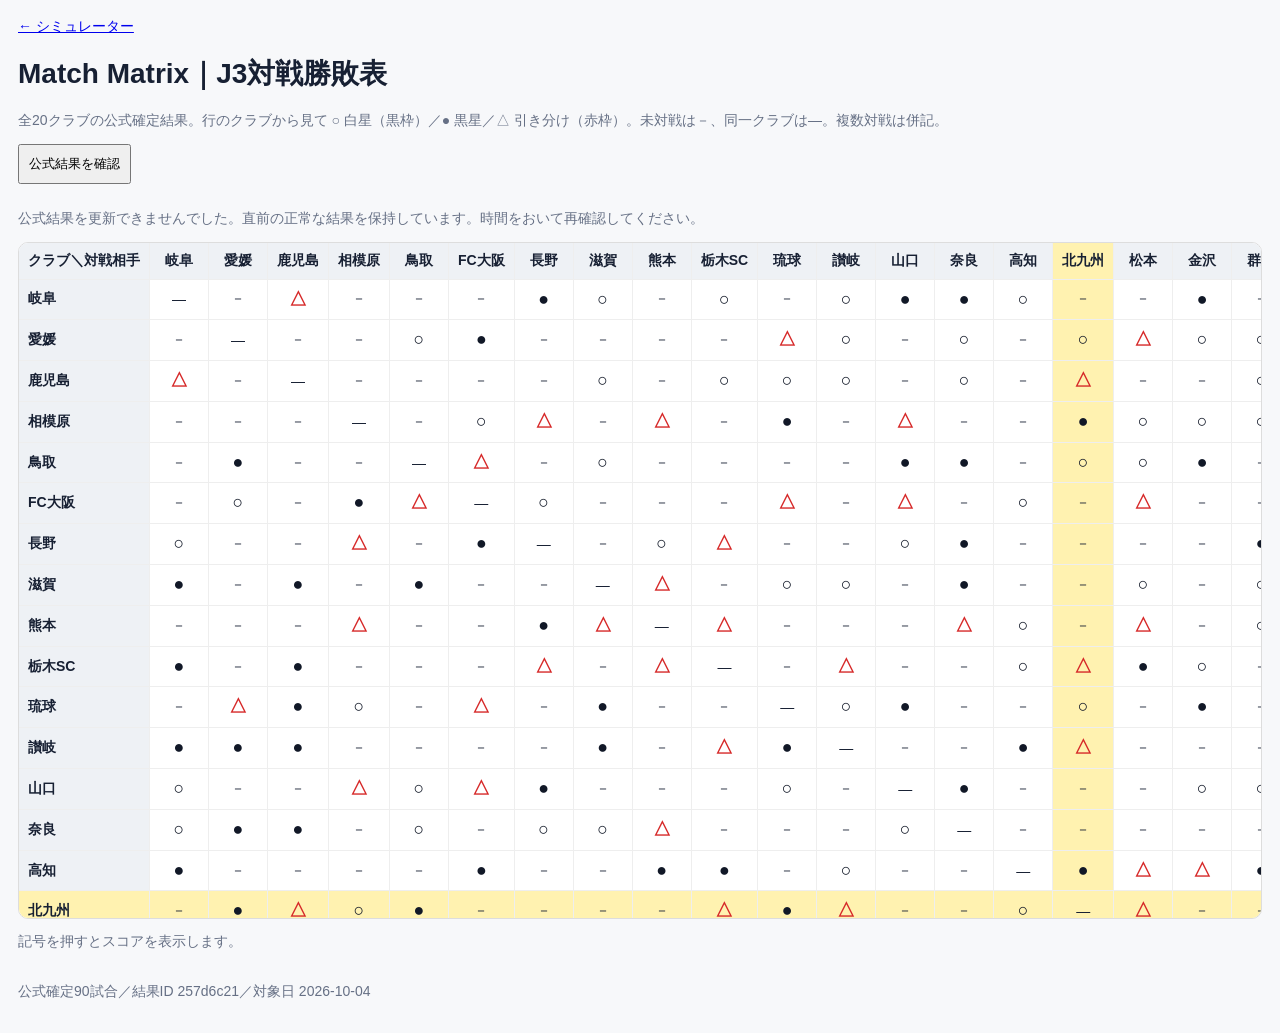
==== match-matrix/index.html @ cf1e58b5 "Use black outlined wins, black filled losses, and red outlined draws" ====
<!doctype html><html lang="ja"><head><meta charset="utf-8"><meta name="viewport" content="width=device-width,initial-scale=1"><title>J3 Match Matrix</title><style>
body{font:14px -apple-system,"Noto Sans JP",sans-serif;background:#f7f8fa;color:#172033;margin:0;padding:18px}main{max-width:1250px;margin:auto}.wrap{overflow:auto;max-height:75vh;background:white;border:1px solid #ddd;border-radius:10px}table{border-spacing:0;border-collapse:separate}th,td{padding:9px;border-right:1px solid #eee;border-bottom:1px solid #eee;white-space:nowrap;text-align:center;min-width:40px}thead th{position:sticky;top:0;background:#eef1f5;z-index:2}th:first-child{position:sticky;left:0;background:#eef1f5;z-index:3;text-align:left}thead th:first-child{z-index:4}.kita th,.kita td,.kitacol{background:#fff2b0!important}.win{color:#111827}.loss{color:#111827}.draw{color:#d62828}.result-symbol{display:inline-block;font-size:18px;line-height:1.1;font-weight:800}.result-symbol.win{color:#111827}.result-symbol.loss{color:#111827}.result-symbol.draw{color:#d62828}td button{border:0;background:transparent;font:inherit;font-weight:bold;color:inherit;cursor:pointer}#detail{min-height:36px}p{color:#667085}button#refresh{padding:9px;margin-bottom:12px}
</style></head><body><main><a href="../">← シミュレーター</a><h1>Match Matrix｜J3対戦勝敗表</h1><p>全20クラブの公式確定結果。行のクラブから見て ○ 白星（黒枠）／● 黒星／△ 引き分け（赤枠）。未対戦は－、同一クラブは—。複数対戦は併記。</p><button id="refresh">公式結果を確認</button><p id="status" role="status">読込中</p><div class="wrap"><table aria-label="20クラブ対戦勝敗表"><thead id="head"></thead><tbody id="body"></tbody></table></div><p id="detail" aria-live="polite">記号を押すとスコアを表示します。</p><p id="audit"></p></main><script src="../official-api-config.js"></script><script src="../shared-results.js"></script><script>
const teams=["岐阜","愛媛","鹿児島","相模原","鳥取","FC大阪","長野","滋賀","熊本","栃木SC","琉球","讃岐","山口","奈良","高知","北九州","松本","金沢","群馬","福島"],$=id=>document.getElementById(id);
function aggregate(games){
 const cells=new Map(teams.map(t=>[t,new Map()])),stats=new Map(teams.map(t=>[t,{w:0,d:0,l:0}]));
 for(const g of games){
  if(!Array.isArray(g)||g.length!==4||!teams.includes(g[0])||!teams.includes(g[1])||g[0]===g[1]||!g.slice(2).every(n=>Number.isInteger(n)&&n>=0&&n<=30))throw Error('不正な試合データ');
  const [h,a,hg,ag]=g;
  for(const [club,opp,gf,ga,home] of [[h,a,hg,ag,true],[a,h,ag,hg,false]]){
   const m=cells.get(club),arr=m.get(opp)||[],symbol=gf>ga?'○':gf<ga?'●':'△';
   arr.push({symbol,gf,ga,home});m.set(opp,arr);stats.get(club)[gf>ga?'w':gf<ga?'l':'d']++;
  }
 }
 if([...stats.values()].reduce((sum,s)=>sum+s.w+s.d+s.l,0)!==games.length*2)throw Error('集計不一致');
 return {cells,stats};
}
function render(){
 try{
  const games=J3Results.initialGames,{cells,stats}=aggregate(games);
  $('head').replaceChildren();$('body').replaceChildren();
  const hr=document.createElement('tr');
  for(const name of ['クラブ＼対戦相手',...teams,'勝','分','敗','勝点']){const th=document.createElement('th');th.textContent=name;if(name==='北九州')th.className='kitacol';hr.append(th)}$('head').append(hr);
  for(const club of teams){
   const tr=document.createElement('tr');if(club==='北九州')tr.className='kita';
   const th=document.createElement('th');th.textContent=club;tr.append(th);
   for(const opp of teams){
    const td=document.createElement('td');if(opp==='北九州')td.classList.add('kitacol');
    const ms=cells.get(club).get(opp)||[];
    if(club===opp)td.textContent='—';else if(!ms.length)td.textContent='－';else{
     const b=document.createElement('button');for(const m of ms){const span=document.createElement('span');span.className='result-symbol '+(m.symbol==='○'?'win':m.symbol==='●'?'loss':'draw');span.textContent=m.symbol;b.append(span)}
     b.setAttribute('aria-label',club+'対'+opp+'：'+b.textContent);
     b.onclick=()=>$('detail').textContent=club+' 対 '+opp+'：'+ms.map(m=>(m.home?'ホーム':'アウェー')+' '+m.gf+'－'+m.ga+'（'+m.symbol+'）').join(' ／ ');
     td.classList.add(ms.at(-1).symbol==='○'?'win':ms.at(-1).symbol==='●'?'loss':'draw');td.append(b);
    }tr.append(td);
   }
   const s=stats.get(club);for(const n of [s.w,s.d,s.l,3*s.w+s.d]){const td=document.createElement('td');td.textContent=n;tr.append(td)}$('body').append(tr);
  }
  $('status').textContent=J3Results.statusText();$('audit').textContent='公式確定'+games.length+'試合／結果ID '+J3Results.resultId()+'／対象日 '+J3Results.baseDate;
 }catch(e){$('status').textContent='表示エラー：'+e.message}
}
async function refresh(force=false){$('refresh').disabled=true;try{await J3Results.refreshOfficial(force);render()}finally{$('refresh').disabled=false}}
$('refresh').onclick=()=>refresh(true);
window.addEventListener('storage',e=>{if(e.key===J3Results.feedKey){J3Results.restoreCachedFeed();render()}});
window.addEventListener('focus',()=>refresh());
document.addEventListener('visibilitychange',()=>{if(!document.hidden)refresh()});
setInterval(()=>{if(!document.hidden)refresh()},300000);
render();refresh();
</script></body></html>
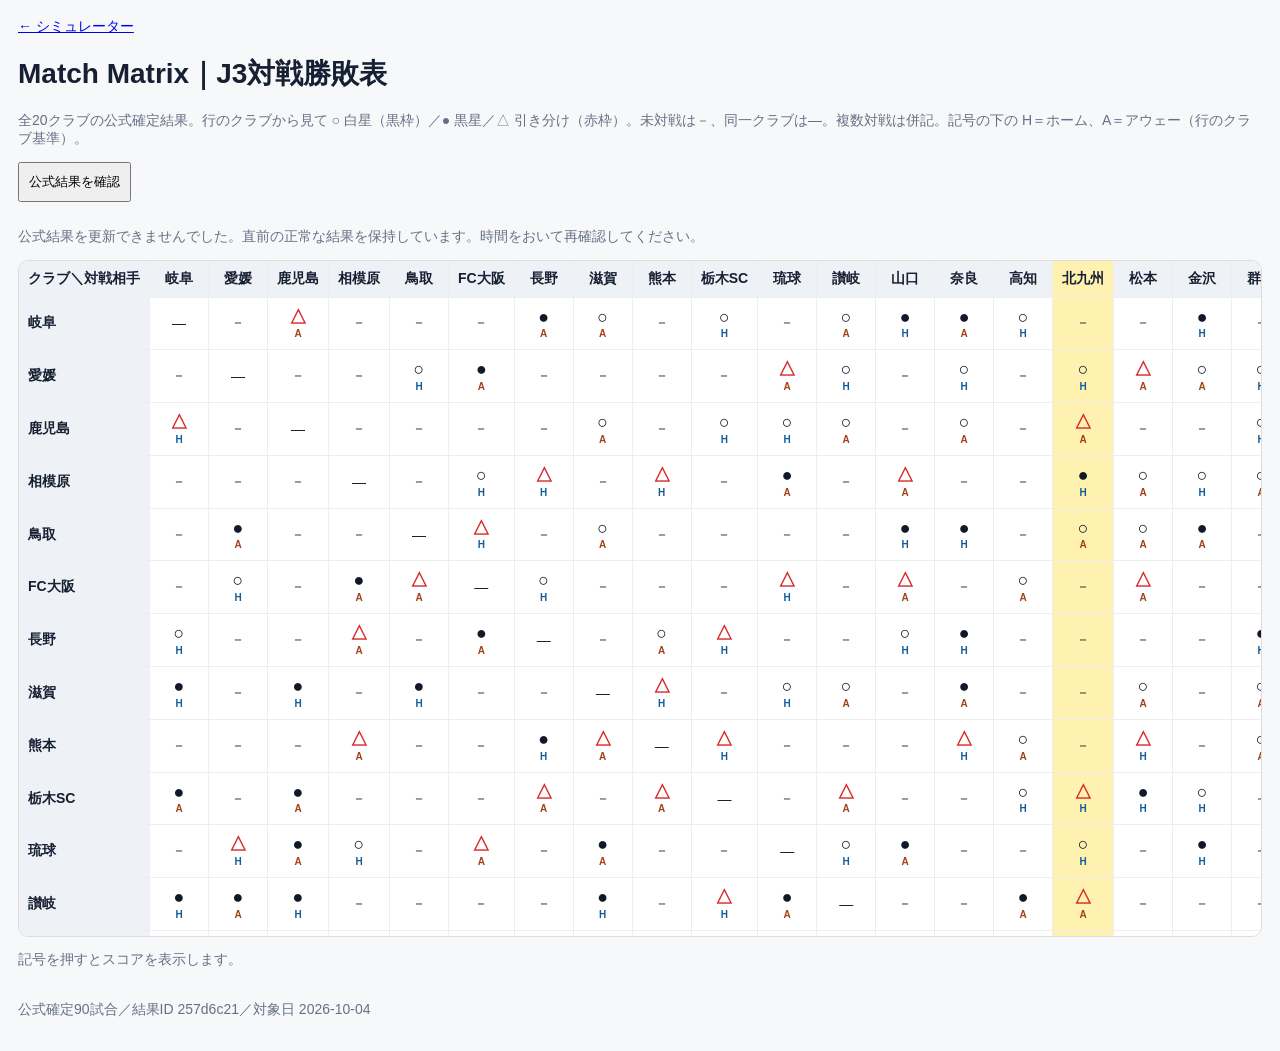
==== commit 76927c8b: "Show home and away labels under each matrix result symbol" ====
--- a/match-matrix/index.html
+++ b/match-matrix/index.html
@@ -1,6 +1,6 @@
 <!doctype html><html lang="ja"><head><meta charset="utf-8"><meta name="viewport" content="width=device-width,initial-scale=1"><title>J3 Match Matrix</title><style>
-body{font:14px -apple-system,"Noto Sans JP",sans-serif;background:#f7f8fa;color:#172033;margin:0;padding:18px}main{max-width:1250px;margin:auto}.wrap{overflow:auto;max-height:75vh;background:white;border:1px solid #ddd;border-radius:10px}table{border-spacing:0;border-collapse:separate}th,td{padding:9px;border-right:1px solid #eee;border-bottom:1px solid #eee;white-space:nowrap;text-align:center;min-width:40px}thead th{position:sticky;top:0;background:#eef1f5;z-index:2}th:first-child{position:sticky;left:0;background:#eef1f5;z-index:3;text-align:left}thead th:first-child{z-index:4}.kita th,.kita td,.kitacol{background:#fff2b0!important}.win{color:#111827}.loss{color:#111827}.draw{color:#d62828}.result-symbol{display:inline-block;font-size:18px;line-height:1.1;font-weight:800}.result-symbol.win{color:#111827}.result-symbol.loss{color:#111827}.result-symbol.draw{color:#d62828}td button{border:0;background:transparent;font:inherit;font-weight:bold;color:inherit;cursor:pointer}#detail{min-height:36px}p{color:#667085}button#refresh{padding:9px;margin-bottom:12px}
-</style></head><body><main><a href="../">← シミュレーター</a><h1>Match Matrix｜J3対戦勝敗表</h1><p>全20クラブの公式確定結果。行のクラブから見て ○ 白星（黒枠）／● 黒星／△ 引き分け（赤枠）。未対戦は－、同一クラブは—。複数対戦は併記。</p><button id="refresh">公式結果を確認</button><p id="status" role="status">読込中</p><div class="wrap"><table aria-label="20クラブ対戦勝敗表"><thead id="head"></thead><tbody id="body"></tbody></table></div><p id="detail" aria-live="polite">記号を押すとスコアを表示します。</p><p id="audit"></p></main><script src="../official-api-config.js"></script><script src="../shared-results.js"></script><script>
+body{font:14px -apple-system,"Noto Sans JP",sans-serif;background:#f7f8fa;color:#172033;margin:0;padding:18px}main{max-width:1250px;margin:auto}.wrap{overflow:auto;max-height:75vh;background:white;border:1px solid #ddd;border-radius:10px}table{border-spacing:0;border-collapse:separate}th,td{padding:9px;border-right:1px solid #eee;border-bottom:1px solid #eee;white-space:nowrap;text-align:center;min-width:40px}thead th{position:sticky;top:0;background:#eef1f5;z-index:2}th:first-child{position:sticky;left:0;background:#eef1f5;z-index:3;text-align:left}thead th:first-child{z-index:4}.kita th,.kita td,.kitacol{background:#fff2b0!important}.win{color:#111827}.loss{color:#111827}.draw{color:#d62828}.result-symbol{display:inline-block;font-size:18px;line-height:1.1;font-weight:800}.result-symbol.win{color:#111827}.result-symbol.loss{color:#111827}.result-symbol.draw{color:#d62828}.match-mark{display:inline-flex;flex-direction:column;align-items:center;gap:2px;margin:0 2px}.venue-label{font-size:10px;line-height:1;font-weight:800;color:#344054}.match-mark.away .venue-label{color:#a24118}.match-mark.home .venue-label{color:#175c96}td button{display:inline-flex;align-items:center;justify-content:center;gap:3px}td button{border:0;background:transparent;font:inherit;font-weight:bold;color:inherit;cursor:pointer}#detail{min-height:36px}p{color:#667085}button#refresh{padding:9px;margin-bottom:12px}
+</style></head><body><main><a href="../">← シミュレーター</a><h1>Match Matrix｜J3対戦勝敗表</h1><p>全20クラブの公式確定結果。行のクラブから見て ○ 白星（黒枠）／● 黒星／△ 引き分け（赤枠）。未対戦は－、同一クラブは—。複数対戦は併記。記号の下の H＝ホーム、A＝アウェー（行のクラブ基準）。</p><button id="refresh">公式結果を確認</button><p id="status" role="status">読込中</p><div class="wrap"><table aria-label="20クラブ対戦勝敗表"><thead id="head"></thead><tbody id="body"></tbody></table></div><p id="detail" aria-live="polite">記号を押すとスコアを表示します。</p><p id="audit"></p></main><script src="../official-api-config.js"></script><script src="../shared-results.js"></script><script>
 const teams=["岐阜","愛媛","鹿児島","相模原","鳥取","FC大阪","長野","滋賀","熊本","栃木SC","琉球","讃岐","山口","奈良","高知","北九州","松本","金沢","群馬","福島"],$=id=>document.getElementById(id);
 function aggregate(games){
  const cells=new Map(teams.map(t=>[t,new Map()])),stats=new Map(teams.map(t=>[t,{w:0,d:0,l:0}]));
@@ -28,8 +28,8 @@
     const td=document.createElement('td');if(opp==='北九州')td.classList.add('kitacol');
     const ms=cells.get(club).get(opp)||[];
     if(club===opp)td.textContent='—';else if(!ms.length)td.textContent='－';else{
-     const b=document.createElement('button');for(const m of ms){const span=document.createElement('span');span.className='result-symbol '+(m.symbol==='○'?'win':m.symbol==='●'?'loss':'draw');span.textContent=m.symbol;b.append(span)}
-     b.setAttribute('aria-label',club+'対'+opp+'：'+b.textContent);
+     const b=document.createElement('button');for(const m of ms){const mark=document.createElement('span');mark.className='match-mark '+(m.home?'home':'away');const span=document.createElement('span');span.className='result-symbol '+(m.symbol==='○'?'win':m.symbol==='●'?'loss':'draw');span.textContent=m.symbol;const venue=document.createElement('span');venue.className='venue-label';venue.textContent=m.home?'H':'A';mark.append(span,venue);b.append(mark)}
+     b.setAttribute('aria-label',club+'対'+opp+'：'+ms.map(m=>m.symbol+' '+(m.home?'ホーム':'アウェー')).join('、'));
      b.onclick=()=>$('detail').textContent=club+' 対 '+opp+'：'+ms.map(m=>(m.home?'ホーム':'アウェー')+' '+m.gf+'－'+m.ga+'（'+m.symbol+'）').join(' ／ ');
      td.classList.add(ms.at(-1).symbol==='○'?'win':ms.at(-1).symbol==='●'?'loss':'draw');td.append(b);
     }tr.append(td);
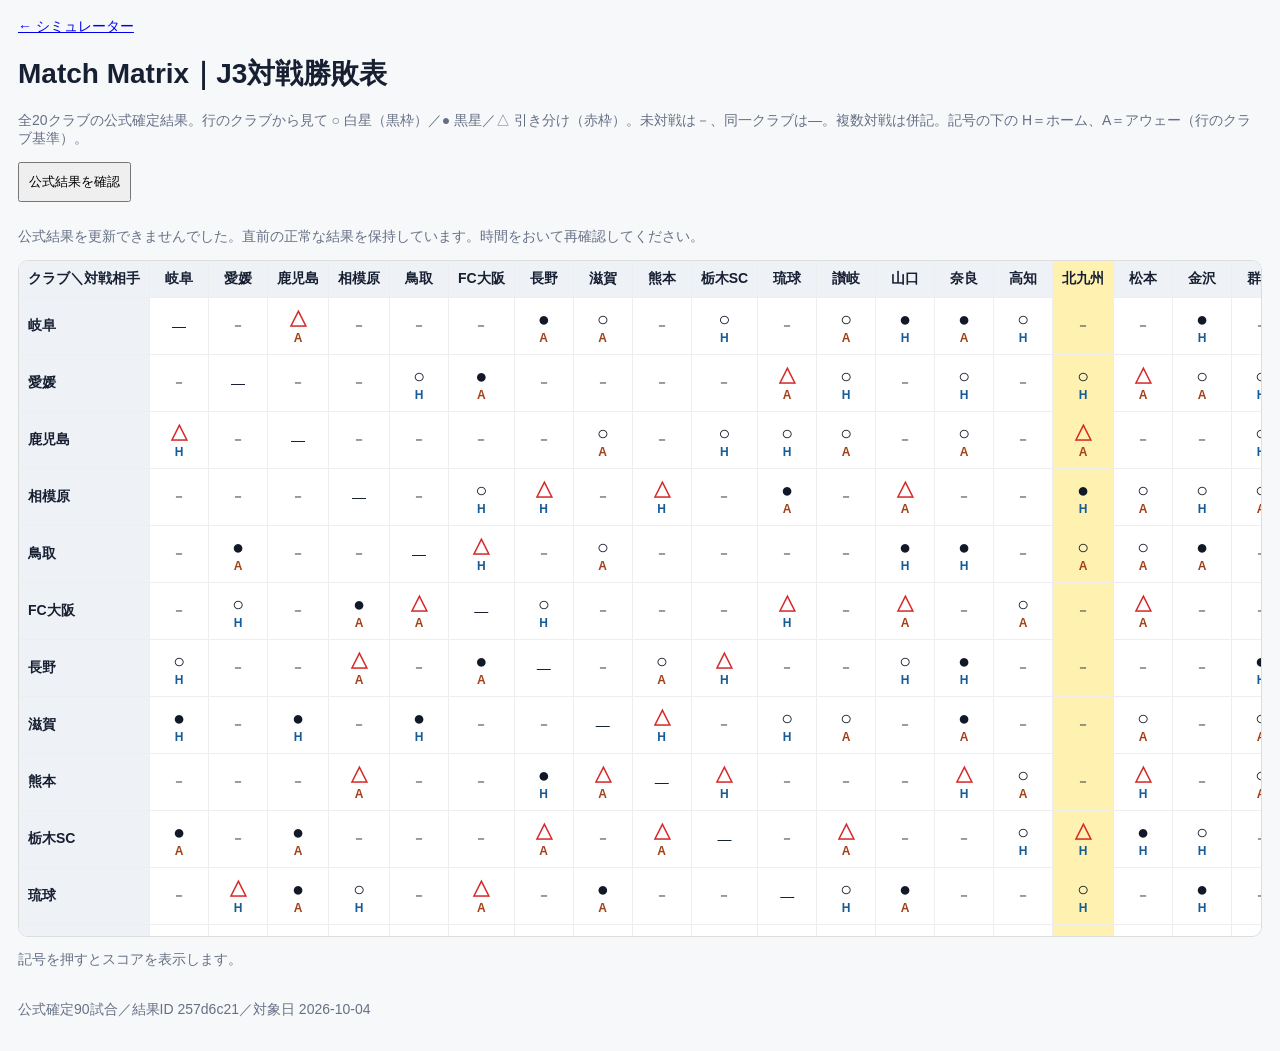
==== commit 11d0f28f: "Make matrix result and home-away labels extra bold" ====
--- a/match-matrix/index.html
+++ b/match-matrix/index.html
@@ -1,5 +1,5 @@
 <!doctype html><html lang="ja"><head><meta charset="utf-8"><meta name="viewport" content="width=device-width,initial-scale=1"><title>J3 Match Matrix</title><style>
-body{font:14px -apple-system,"Noto Sans JP",sans-serif;background:#f7f8fa;color:#172033;margin:0;padding:18px}main{max-width:1250px;margin:auto}.wrap{overflow:auto;max-height:75vh;background:white;border:1px solid #ddd;border-radius:10px}table{border-spacing:0;border-collapse:separate}th,td{padding:9px;border-right:1px solid #eee;border-bottom:1px solid #eee;white-space:nowrap;text-align:center;min-width:40px}thead th{position:sticky;top:0;background:#eef1f5;z-index:2}th:first-child{position:sticky;left:0;background:#eef1f5;z-index:3;text-align:left}thead th:first-child{z-index:4}.kita th,.kita td,.kitacol{background:#fff2b0!important}.win{color:#111827}.loss{color:#111827}.draw{color:#d62828}.result-symbol{display:inline-block;font-size:18px;line-height:1.1;font-weight:800}.result-symbol.win{color:#111827}.result-symbol.loss{color:#111827}.result-symbol.draw{color:#d62828}.match-mark{display:inline-flex;flex-direction:column;align-items:center;gap:2px;margin:0 2px}.venue-label{font-size:10px;line-height:1;font-weight:800;color:#344054}.match-mark.away .venue-label{color:#a24118}.match-mark.home .venue-label{color:#175c96}td button{display:inline-flex;align-items:center;justify-content:center;gap:3px}td button{border:0;background:transparent;font:inherit;font-weight:bold;color:inherit;cursor:pointer}#detail{min-height:36px}p{color:#667085}button#refresh{padding:9px;margin-bottom:12px}
+body{font:14px -apple-system,"Noto Sans JP",sans-serif;background:#f7f8fa;color:#172033;margin:0;padding:18px}main{max-width:1250px;margin:auto}.wrap{overflow:auto;max-height:75vh;background:white;border:1px solid #ddd;border-radius:10px}table{border-spacing:0;border-collapse:separate}th,td{padding:9px;border-right:1px solid #eee;border-bottom:1px solid #eee;white-space:nowrap;text-align:center;min-width:40px}thead th{position:sticky;top:0;background:#eef1f5;z-index:2}th:first-child{position:sticky;left:0;background:#eef1f5;z-index:3;text-align:left}thead th:first-child{z-index:4}.kita th,.kita td,.kitacol{background:#fff2b0!important}.win{color:#111827}.loss{color:#111827}.draw{color:#d62828}.result-symbol{display:inline-block;font-size:20px;line-height:1.1;font-weight:900}.result-symbol.win{color:#111827}.result-symbol.loss{color:#111827}.result-symbol.draw{color:#d62828}.match-mark{display:inline-flex;flex-direction:column;align-items:center;gap:2px;margin:0 2px}.venue-label{font-size:12px;line-height:1;font-weight:900;color:#344054}.match-mark.away .venue-label{color:#a24118}.match-mark.home .venue-label{color:#175c96}td button{display:inline-flex;align-items:center;justify-content:center;gap:3px}td button{border:0;background:transparent;font:inherit;font-weight:bold;color:inherit;cursor:pointer}#detail{min-height:36px}p{color:#667085}button#refresh{padding:9px;margin-bottom:12px}
 </style></head><body><main><a href="../">← シミュレーター</a><h1>Match Matrix｜J3対戦勝敗表</h1><p>全20クラブの公式確定結果。行のクラブから見て ○ 白星（黒枠）／● 黒星／△ 引き分け（赤枠）。未対戦は－、同一クラブは—。複数対戦は併記。記号の下の H＝ホーム、A＝アウェー（行のクラブ基準）。</p><button id="refresh">公式結果を確認</button><p id="status" role="status">読込中</p><div class="wrap"><table aria-label="20クラブ対戦勝敗表"><thead id="head"></thead><tbody id="body"></tbody></table></div><p id="detail" aria-live="polite">記号を押すとスコアを表示します。</p><p id="audit"></p></main><script src="../official-api-config.js"></script><script src="../shared-results.js"></script><script>
 const teams=["岐阜","愛媛","鹿児島","相模原","鳥取","FC大阪","長野","滋賀","熊本","栃木SC","琉球","讃岐","山口","奈良","高知","北九州","松本","金沢","群馬","福島"],$=id=>document.getElementById(id);
 function aggregate(games){
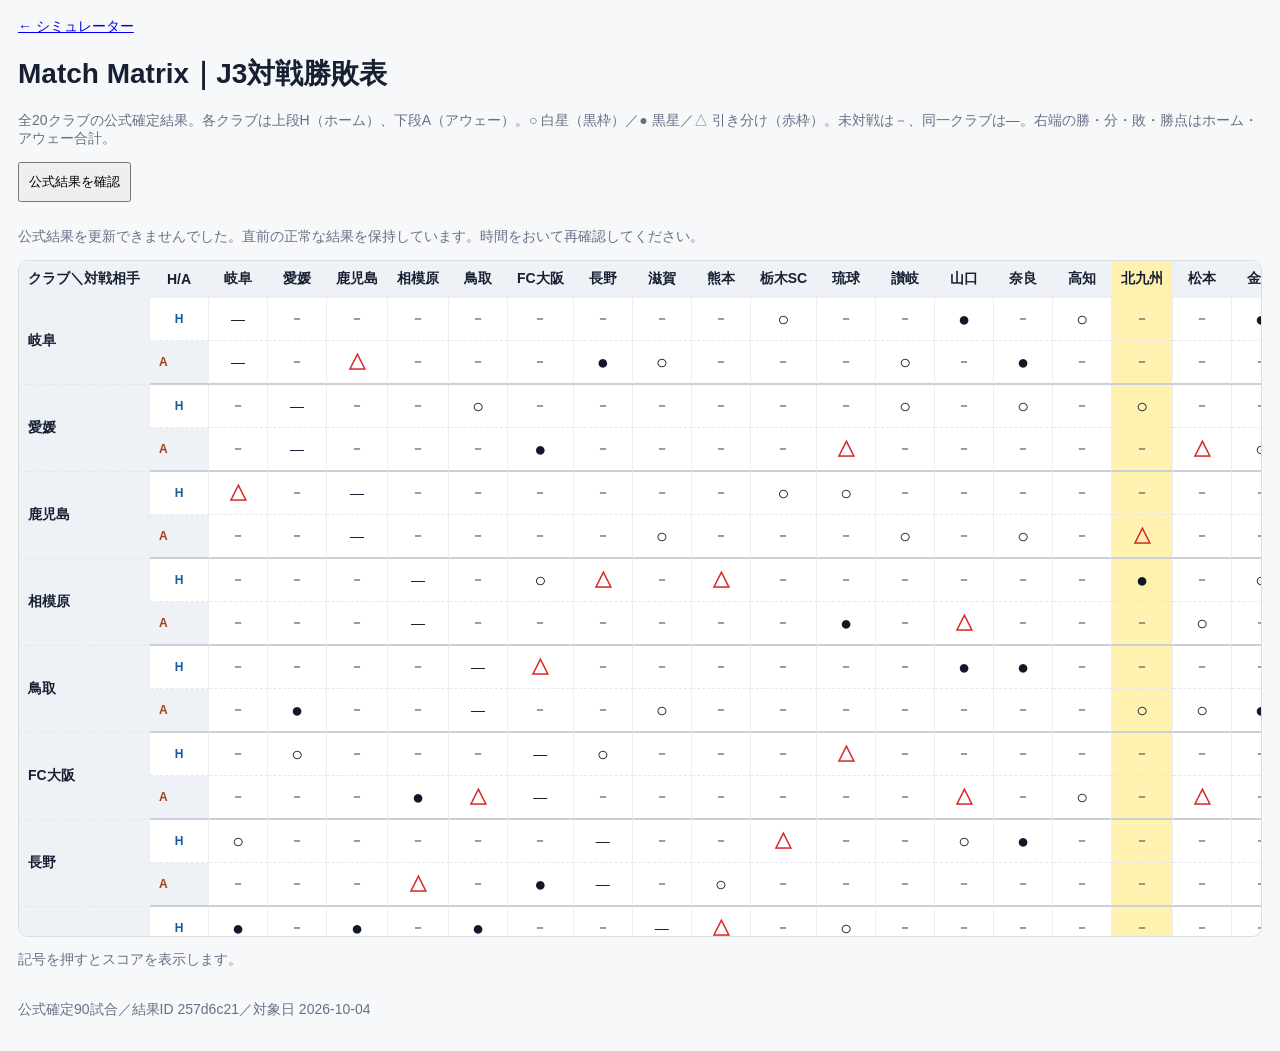
==== commit 7a51bedb: "Split match matrix into home and away rows per club" ====
--- a/match-matrix/index.html
+++ b/match-matrix/index.html
@@ -1,6 +1,6 @@
 <!doctype html><html lang="ja"><head><meta charset="utf-8"><meta name="viewport" content="width=device-width,initial-scale=1"><title>J3 Match Matrix</title><style>
-body{font:14px -apple-system,"Noto Sans JP",sans-serif;background:#f7f8fa;color:#172033;margin:0;padding:18px}main{max-width:1250px;margin:auto}.wrap{overflow:auto;max-height:75vh;background:white;border:1px solid #ddd;border-radius:10px}table{border-spacing:0;border-collapse:separate}th,td{padding:9px;border-right:1px solid #eee;border-bottom:1px solid #eee;white-space:nowrap;text-align:center;min-width:40px}thead th{position:sticky;top:0;background:#eef1f5;z-index:2}th:first-child{position:sticky;left:0;background:#eef1f5;z-index:3;text-align:left}thead th:first-child{z-index:4}.kita th,.kita td,.kitacol{background:#fff2b0!important}.win{color:#111827}.loss{color:#111827}.draw{color:#d62828}.result-symbol{display:inline-block;font-size:20px;line-height:1.1;font-weight:900}.result-symbol.win{color:#111827}.result-symbol.loss{color:#111827}.result-symbol.draw{color:#d62828}.match-mark{display:inline-flex;flex-direction:column;align-items:center;gap:2px;margin:0 2px}.venue-label{font-size:12px;line-height:1;font-weight:900;color:#344054}.match-mark.away .venue-label{color:#a24118}.match-mark.home .venue-label{color:#175c96}td button{display:inline-flex;align-items:center;justify-content:center;gap:3px}td button{border:0;background:transparent;font:inherit;font-weight:bold;color:inherit;cursor:pointer}#detail{min-height:36px}p{color:#667085}button#refresh{padding:9px;margin-bottom:12px}
-</style></head><body><main><a href="../">← シミュレーター</a><h1>Match Matrix｜J3対戦勝敗表</h1><p>全20クラブの公式確定結果。行のクラブから見て ○ 白星（黒枠）／● 黒星／△ 引き分け（赤枠）。未対戦は－、同一クラブは—。複数対戦は併記。記号の下の H＝ホーム、A＝アウェー（行のクラブ基準）。</p><button id="refresh">公式結果を確認</button><p id="status" role="status">読込中</p><div class="wrap"><table aria-label="20クラブ対戦勝敗表"><thead id="head"></thead><tbody id="body"></tbody></table></div><p id="detail" aria-live="polite">記号を押すとスコアを表示します。</p><p id="audit"></p></main><script src="../official-api-config.js"></script><script src="../shared-results.js"></script><script>
+body{font:14px -apple-system,"Noto Sans JP",sans-serif;background:#f7f8fa;color:#172033;margin:0;padding:18px}main{max-width:1250px;margin:auto}.wrap{overflow:auto;max-height:75vh;background:white;border:1px solid #ddd;border-radius:10px}table{border-spacing:0;border-collapse:separate}th,td{padding:9px;border-right:1px solid #eee;border-bottom:1px solid #eee;white-space:nowrap;text-align:center;min-width:40px}thead th{position:sticky;top:0;background:#eef1f5;z-index:2}th:first-child{position:sticky;left:0;background:#eef1f5;z-index:3;text-align:left}thead th:first-child{z-index:4}.kita th,.kita td,.kitacol{background:#fff2b0!important}.win{color:#111827}.loss{color:#111827}.draw{color:#d62828}.result-symbol{display:inline-block;font-size:20px;line-height:1.1;font-weight:900}.result-symbol.win{color:#111827}.result-symbol.loss{color:#111827}.result-symbol.draw{color:#d62828}.match-mark{display:inline-flex;align-items:center;justify-content:center;margin:0 2px} .venue-cell{font-size:12px;font-weight:900;min-width:26px}.venue-cell.home{color:#175c96}.venue-cell.away{color:#a24118}.club-name{font-weight:900}.club-row.away-row td,.club-row.away-row th{border-bottom:2px solid #c9d0dc}.club-row.home-row td,.club-row.home-row th{border-bottom:1px dashed #e2e6ee}.total-cell{font-weight:800}.venue-label{font-size:12px;line-height:1;font-weight:900;color:#344054}.match-mark.away .venue-label{color:#a24118}.match-mark.home .venue-label{color:#175c96}td button{display:inline-flex;align-items:center;justify-content:center;gap:3px}td button{border:0;background:transparent;font:inherit;font-weight:bold;color:inherit;cursor:pointer}#detail{min-height:36px}p{color:#667085}button#refresh{padding:9px;margin-bottom:12px}
+</style></head><body><main><a href="../">← シミュレーター</a><h1>Match Matrix｜J3対戦勝敗表</h1><p>全20クラブの公式確定結果。各クラブは上段H（ホーム）、下段A（アウェー）。○ 白星（黒枠）／● 黒星／△ 引き分け（赤枠）。未対戦は－、同一クラブは—。右端の勝・分・敗・勝点はホーム・アウェー合計。</p><button id="refresh">公式結果を確認</button><p id="status" role="status">読込中</p><div class="wrap"><table aria-label="20クラブ対戦勝敗表"><thead id="head"></thead><tbody id="body"></tbody></table></div><p id="detail" aria-live="polite">記号を押すとスコアを表示します。</p><p id="audit"></p></main><script src="../official-api-config.js"></script><script src="../shared-results.js"></script><script>
 const teams=["岐阜","愛媛","鹿児島","相模原","鳥取","FC大阪","長野","滋賀","熊本","栃木SC","琉球","讃岐","山口","奈良","高知","北九州","松本","金沢","群馬","福島"],$=id=>document.getElementById(id);
 function aggregate(games){
  const cells=new Map(teams.map(t=>[t,new Map()])),stats=new Map(teams.map(t=>[t,{w:0,d:0,l:0}]));
@@ -20,21 +20,28 @@
   const games=J3Results.initialGames,{cells,stats}=aggregate(games);
   $('head').replaceChildren();$('body').replaceChildren();
   const hr=document.createElement('tr');
-  for(const name of ['クラブ＼対戦相手',...teams,'勝','分','敗','勝点']){const th=document.createElement('th');th.textContent=name;if(name==='北九州')th.className='kitacol';hr.append(th)}$('head').append(hr);
+  for(const name of ['クラブ＼対戦相手','H/A',...teams,'勝','分','敗','勝点']){const th=document.createElement('th');th.textContent=name;if(name==='北九州')th.className='kitacol';hr.append(th)}$('head').append(hr);
   for(const club of teams){
-   const tr=document.createElement('tr');if(club==='北九州')tr.className='kita';
-   const th=document.createElement('th');th.textContent=club;tr.append(th);
-   for(const opp of teams){
-    const td=document.createElement('td');if(opp==='北九州')td.classList.add('kitacol');
-    const ms=cells.get(club).get(opp)||[];
-    if(club===opp)td.textContent='—';else if(!ms.length)td.textContent='－';else{
-     const b=document.createElement('button');for(const m of ms){const mark=document.createElement('span');mark.className='match-mark '+(m.home?'home':'away');const span=document.createElement('span');span.className='result-symbol '+(m.symbol==='○'?'win':m.symbol==='●'?'loss':'draw');span.textContent=m.symbol;const venue=document.createElement('span');venue.className='venue-label';venue.textContent=m.home?'H':'A';mark.append(span,venue);b.append(mark)}
-     b.setAttribute('aria-label',club+'対'+opp+'：'+ms.map(m=>m.symbol+' '+(m.home?'ホーム':'アウェー')).join('、'));
-     b.onclick=()=>$('detail').textContent=club+' 対 '+opp+'：'+ms.map(m=>(m.home?'ホーム':'アウェー')+' '+m.gf+'－'+m.ga+'（'+m.symbol+'）').join(' ／ ');
-     td.classList.add(ms.at(-1).symbol==='○'?'win':ms.at(-1).symbol==='●'?'loss':'draw');td.append(b);
-    }tr.append(td);
+   const st=stats.get(club);
+   for(const home of [true,false]){
+    const tr=document.createElement('tr');tr.className='club-row '+(home?'home-row':'away-row')+(club==='北九州'?' kita':'');
+    if(home){const th=document.createElement('th');th.textContent=club;th.rowSpan=2;th.className='club-name';tr.append(th)}
+    const venue=document.createElement('th');venue.className='venue-cell '+(home?'home':'away');venue.textContent=home?'H':'A';venue.setAttribute('aria-label',home?'ホーム':'アウェー');tr.append(venue);
+    for(const opp of teams){
+     const td=document.createElement('td');if(opp==='北九州')td.classList.add('kitacol');
+     const ms=(cells.get(club).get(opp)||[]).filter(m=>m.home===home);
+     if(club===opp)td.textContent='—';else if(!ms.length)td.textContent='－';else{
+      const btn=document.createElement('button');
+      for(const m of ms){const mark=document.createElement('span');mark.className='match-mark';const sym=document.createElement('span');sym.className='result-symbol '+(m.symbol==='○'?'win':m.symbol==='●'?'loss':'draw');sym.textContent=m.symbol;mark.append(sym);btn.append(mark)}
+      btn.setAttribute('aria-label',club+'対'+opp+' '+(home?'ホーム':'アウェー')+'：'+ms.map(m=>m.symbol).join('、'));
+      btn.onclick=()=>$('detail').textContent=club+' 対 '+opp+'（'+(home?'ホーム':'アウェー')+'）：'+ms.map(m=>m.gf+'－'+m.ga+'（'+m.symbol+'）').join(' ／ ');
+      td.append(btn);
+     }
+     tr.append(td);
+    }
+    if(home){for(const n of [st.w,st.d,st.l,3*st.w+st.d]){const td=document.createElement('td');td.textContent=n;td.rowSpan=2;td.className='total-cell';tr.append(td)}}
+    $('body').append(tr);
    }
-   const s=stats.get(club);for(const n of [s.w,s.d,s.l,3*s.w+s.d]){const td=document.createElement('td');td.textContent=n;tr.append(td)}$('body').append(tr);
   }
   $('status').textContent=J3Results.statusText();$('audit').textContent='公式確定'+games.length+'試合／結果ID '+J3Results.resultId()+'／対象日 '+J3Results.baseDate;
  }catch(e){$('status').textContent='表示エラー：'+e.message}
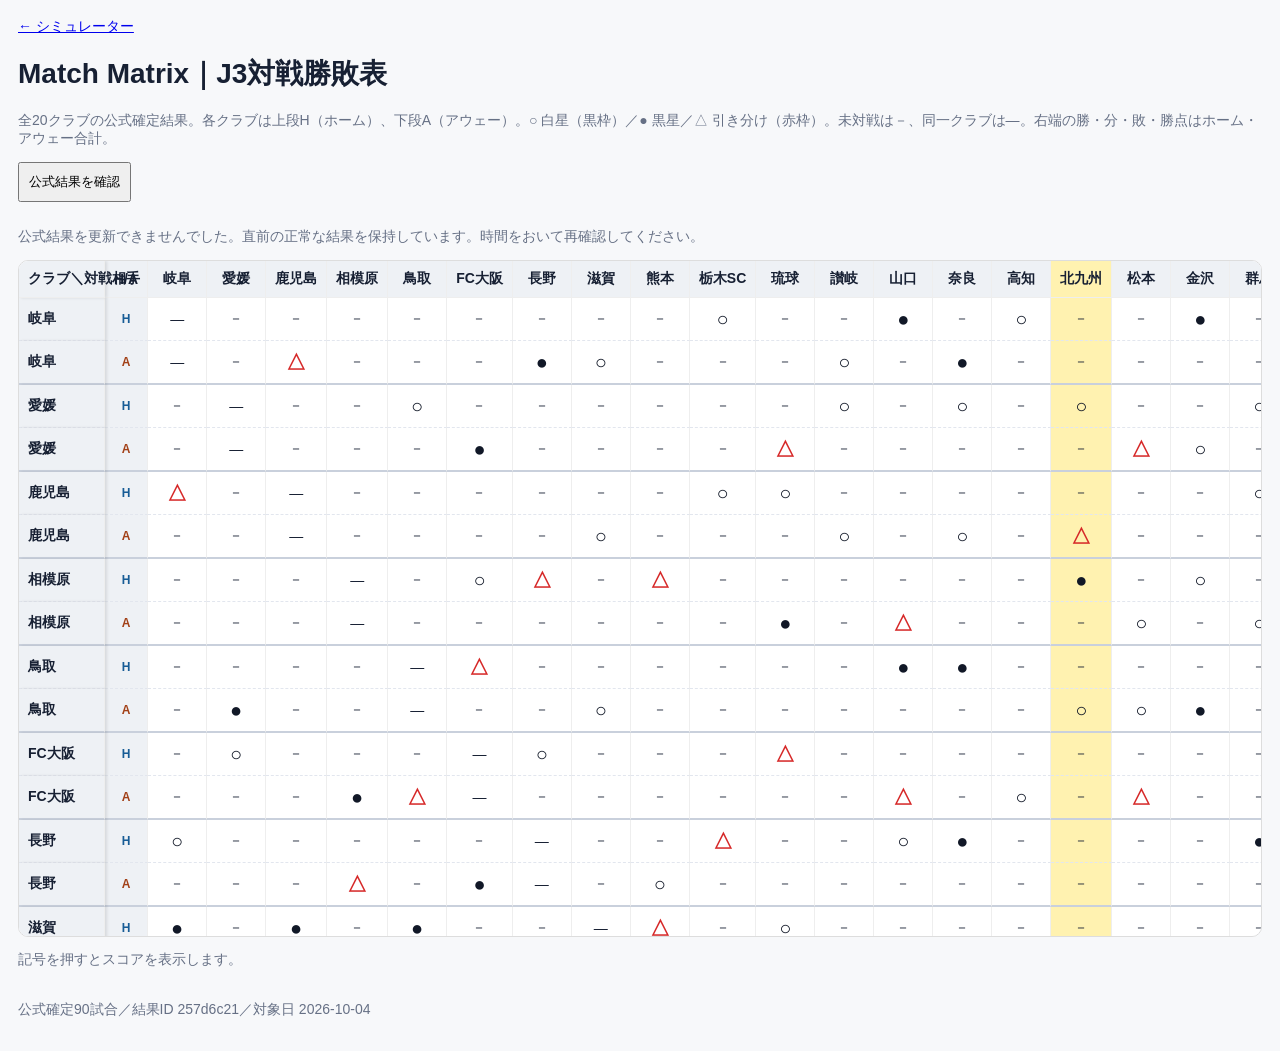
==== commit 2e417ef3: "Keep club and venue columns sticky on iPhone and iPad horizontal scrolling" ====
--- a/match-matrix/index.html
+++ b/match-matrix/index.html
@@ -1,5 +1,5 @@
 <!doctype html><html lang="ja"><head><meta charset="utf-8"><meta name="viewport" content="width=device-width,initial-scale=1"><title>J3 Match Matrix</title><style>
-body{font:14px -apple-system,"Noto Sans JP",sans-serif;background:#f7f8fa;color:#172033;margin:0;padding:18px}main{max-width:1250px;margin:auto}.wrap{overflow:auto;max-height:75vh;background:white;border:1px solid #ddd;border-radius:10px}table{border-spacing:0;border-collapse:separate}th,td{padding:9px;border-right:1px solid #eee;border-bottom:1px solid #eee;white-space:nowrap;text-align:center;min-width:40px}thead th{position:sticky;top:0;background:#eef1f5;z-index:2}th:first-child{position:sticky;left:0;background:#eef1f5;z-index:3;text-align:left}thead th:first-child{z-index:4}.kita th,.kita td,.kitacol{background:#fff2b0!important}.win{color:#111827}.loss{color:#111827}.draw{color:#d62828}.result-symbol{display:inline-block;font-size:20px;line-height:1.1;font-weight:900}.result-symbol.win{color:#111827}.result-symbol.loss{color:#111827}.result-symbol.draw{color:#d62828}.match-mark{display:inline-flex;align-items:center;justify-content:center;margin:0 2px} .venue-cell{font-size:12px;font-weight:900;min-width:26px}.venue-cell.home{color:#175c96}.venue-cell.away{color:#a24118}.club-name{font-weight:900}.club-row.away-row td,.club-row.away-row th{border-bottom:2px solid #c9d0dc}.club-row.home-row td,.club-row.home-row th{border-bottom:1px dashed #e2e6ee}.total-cell{font-weight:800}.venue-label{font-size:12px;line-height:1;font-weight:900;color:#344054}.match-mark.away .venue-label{color:#a24118}.match-mark.home .venue-label{color:#175c96}td button{display:inline-flex;align-items:center;justify-content:center;gap:3px}td button{border:0;background:transparent;font:inherit;font-weight:bold;color:inherit;cursor:pointer}#detail{min-height:36px}p{color:#667085}button#refresh{padding:9px;margin-bottom:12px}
+body{font:14px -apple-system,"Noto Sans JP",sans-serif;background:#f7f8fa;color:#172033;margin:0;padding:18px}main{max-width:1250px;margin:auto}.wrap{overflow:auto;max-height:75vh;background:white;border:1px solid #ddd;border-radius:10px}table{border-spacing:0;border-collapse:separate}th,td{padding:9px;border-right:1px solid #eee;border-bottom:1px solid #eee;white-space:nowrap;text-align:center;min-width:40px}thead th{position:sticky;top:0;background:#eef1f5;z-index:2}th.club-name,thead th.club-header{position:sticky;left:0;z-index:5;background:#eef1f5;text-align:left;min-width:86px;width:86px;max-width:86px;box-sizing:border-box;box-shadow:2px 0 3px #0000001a}th.venue-cell,thead th.venue-header{position:sticky;left:86px;z-index:4;background:#eef1f5;min-width:40px;width:40px;box-sizing:border-box}thead th.club-header{z-index:8}thead th.venue-header{z-index:7}.club-row.kita th.club-name,.club-row.kita th.venue-cell{background:#fff2b0!important}@media(max-width:600px){th.club-name,thead th.club-header{min-width:78px;width:78px;max-width:78px;padding:8px 4px;font-size:12px}th.venue-cell,thead th.venue-header{left:78px}}.kita th,.kita td,.kitacol{background:#fff2b0!important}.win{color:#111827}.loss{color:#111827}.draw{color:#d62828}.result-symbol{display:inline-block;font-size:20px;line-height:1.1;font-weight:900}.result-symbol.win{color:#111827}.result-symbol.loss{color:#111827}.result-symbol.draw{color:#d62828}.match-mark{display:inline-flex;align-items:center;justify-content:center;margin:0 2px} .venue-cell{font-size:12px;font-weight:900;min-width:26px}.venue-cell.home{color:#175c96}.venue-cell.away{color:#a24118}.club-name{font-weight:900}.club-row.away-row td,.club-row.away-row th{border-bottom:2px solid #c9d0dc}.club-row.home-row td,.club-row.home-row th{border-bottom:1px dashed #e2e6ee}.total-cell{font-weight:800}.venue-label{font-size:12px;line-height:1;font-weight:900;color:#344054}.match-mark.away .venue-label{color:#a24118}.match-mark.home .venue-label{color:#175c96}td button{display:inline-flex;align-items:center;justify-content:center;gap:3px}td button{border:0;background:transparent;font:inherit;font-weight:bold;color:inherit;cursor:pointer}#detail{min-height:36px}p{color:#667085}button#refresh{padding:9px;margin-bottom:12px}
 </style></head><body><main><a href="../">← シミュレーター</a><h1>Match Matrix｜J3対戦勝敗表</h1><p>全20クラブの公式確定結果。各クラブは上段H（ホーム）、下段A（アウェー）。○ 白星（黒枠）／● 黒星／△ 引き分け（赤枠）。未対戦は－、同一クラブは—。右端の勝・分・敗・勝点はホーム・アウェー合計。</p><button id="refresh">公式結果を確認</button><p id="status" role="status">読込中</p><div class="wrap"><table aria-label="20クラブ対戦勝敗表"><thead id="head"></thead><tbody id="body"></tbody></table></div><p id="detail" aria-live="polite">記号を押すとスコアを表示します。</p><p id="audit"></p></main><script src="../official-api-config.js"></script><script src="../shared-results.js"></script><script>
 const teams=["岐阜","愛媛","鹿児島","相模原","鳥取","FC大阪","長野","滋賀","熊本","栃木SC","琉球","讃岐","山口","奈良","高知","北九州","松本","金沢","群馬","福島"],$=id=>document.getElementById(id);
 function aggregate(games){
@@ -20,12 +20,12 @@
   const games=J3Results.initialGames,{cells,stats}=aggregate(games);
   $('head').replaceChildren();$('body').replaceChildren();
   const hr=document.createElement('tr');
-  for(const name of ['クラブ＼対戦相手','H/A',...teams,'勝','分','敗','勝点']){const th=document.createElement('th');th.textContent=name;if(name==='北九州')th.className='kitacol';hr.append(th)}$('head').append(hr);
+  for(const name of ['クラブ＼対戦相手','H/A',...teams,'勝','分','敗','勝点']){const th=document.createElement('th');th.textContent=name;if(name==='北九州')th.className='kitacol';if(name==='クラブ＼対戦相手')th.classList.add('club-header');if(name==='H/A')th.classList.add('venue-header');hr.append(th)}$('head').append(hr);
   for(const club of teams){
    const st=stats.get(club);
    for(const home of [true,false]){
     const tr=document.createElement('tr');tr.className='club-row '+(home?'home-row':'away-row')+(club==='北九州'?' kita':'');
-    if(home){const th=document.createElement('th');th.textContent=club;th.rowSpan=2;th.className='club-name';tr.append(th)}
+    {const th=document.createElement('th');th.textContent=club;th.className='club-name';th.scope='row';tr.append(th)}
     const venue=document.createElement('th');venue.className='venue-cell '+(home?'home':'away');venue.textContent=home?'H':'A';venue.setAttribute('aria-label',home?'ホーム':'アウェー');tr.append(venue);
     for(const opp of teams){
      const td=document.createElement('td');if(opp==='北九州')td.classList.add('kitacol');
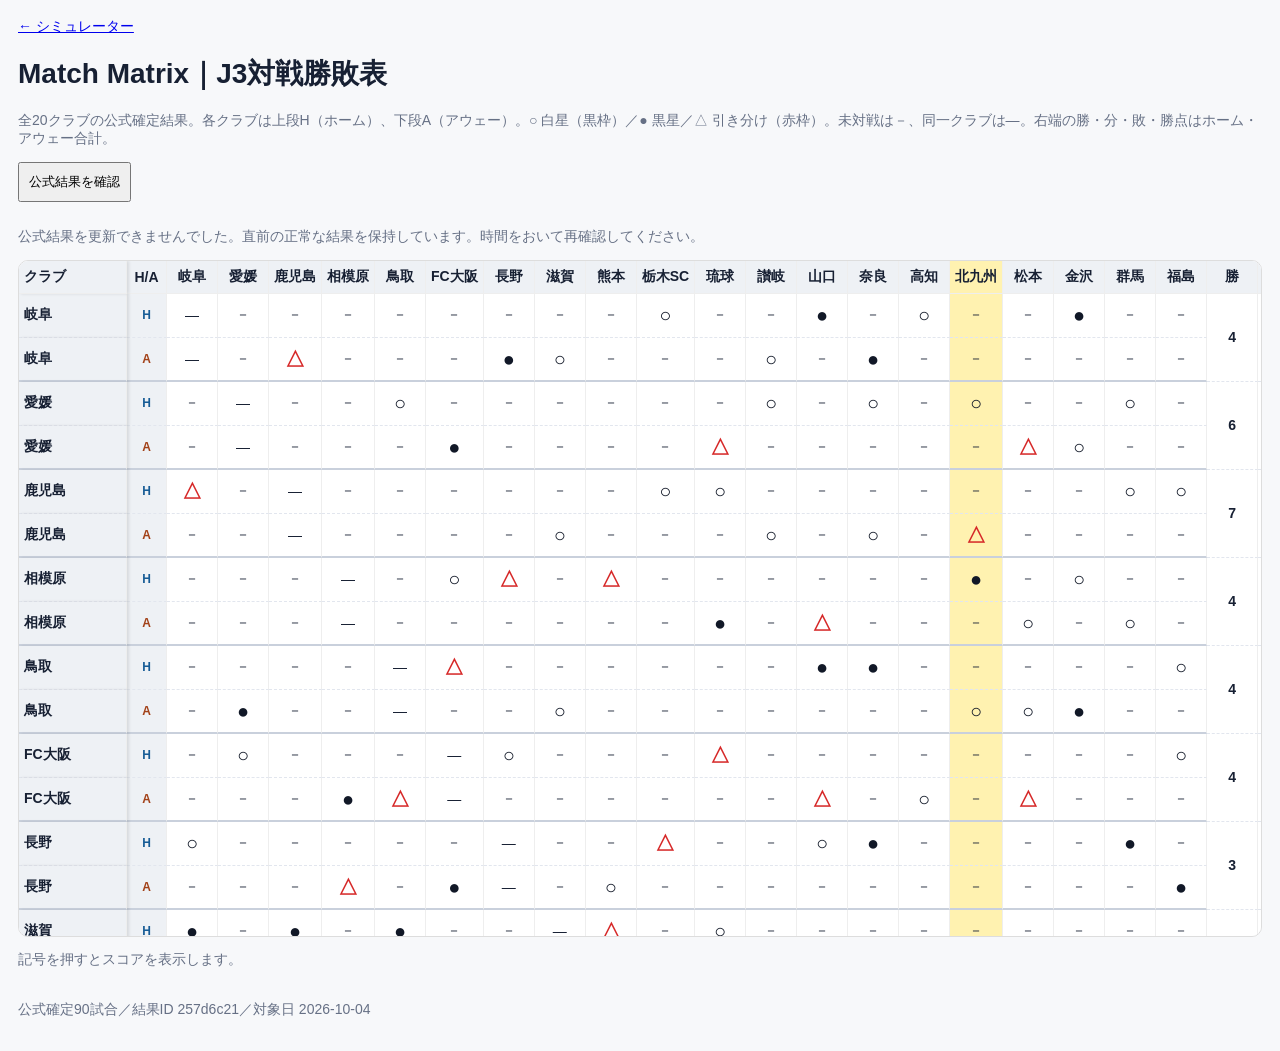
==== commit 363ec615: "Fix iOS Match Matrix frozen columns overlap and clipped team labels" ====
--- a/match-matrix/index.html
+++ b/match-matrix/index.html
@@ -1,5 +1,5 @@
 <!doctype html><html lang="ja"><head><meta charset="utf-8"><meta name="viewport" content="width=device-width,initial-scale=1"><title>J3 Match Matrix</title><style>
-body{font:14px -apple-system,"Noto Sans JP",sans-serif;background:#f7f8fa;color:#172033;margin:0;padding:18px}main{max-width:1250px;margin:auto}.wrap{overflow:auto;max-height:75vh;background:white;border:1px solid #ddd;border-radius:10px}table{border-spacing:0;border-collapse:separate}th,td{padding:9px;border-right:1px solid #eee;border-bottom:1px solid #eee;white-space:nowrap;text-align:center;min-width:40px}thead th{position:sticky;top:0;background:#eef1f5;z-index:2}th.club-name,thead th.club-header{position:sticky;left:0;z-index:5;background:#eef1f5;text-align:left;min-width:86px;width:86px;max-width:86px;box-sizing:border-box;box-shadow:2px 0 3px #0000001a}th.venue-cell,thead th.venue-header{position:sticky;left:86px;z-index:4;background:#eef1f5;min-width:40px;width:40px;box-sizing:border-box}thead th.club-header{z-index:8}thead th.venue-header{z-index:7}.club-row.kita th.club-name,.club-row.kita th.venue-cell{background:#fff2b0!important}@media(max-width:600px){th.club-name,thead th.club-header{min-width:78px;width:78px;max-width:78px;padding:8px 4px;font-size:12px}th.venue-cell,thead th.venue-header{left:78px}}.kita th,.kita td,.kitacol{background:#fff2b0!important}.win{color:#111827}.loss{color:#111827}.draw{color:#d62828}.result-symbol{display:inline-block;font-size:20px;line-height:1.1;font-weight:900}.result-symbol.win{color:#111827}.result-symbol.loss{color:#111827}.result-symbol.draw{color:#d62828}.match-mark{display:inline-flex;align-items:center;justify-content:center;margin:0 2px} .venue-cell{font-size:12px;font-weight:900;min-width:26px}.venue-cell.home{color:#175c96}.venue-cell.away{color:#a24118}.club-name{font-weight:900}.club-row.away-row td,.club-row.away-row th{border-bottom:2px solid #c9d0dc}.club-row.home-row td,.club-row.home-row th{border-bottom:1px dashed #e2e6ee}.total-cell{font-weight:800}.venue-label{font-size:12px;line-height:1;font-weight:900;color:#344054}.match-mark.away .venue-label{color:#a24118}.match-mark.home .venue-label{color:#175c96}td button{display:inline-flex;align-items:center;justify-content:center;gap:3px}td button{border:0;background:transparent;font:inherit;font-weight:bold;color:inherit;cursor:pointer}#detail{min-height:36px}p{color:#667085}button#refresh{padding:9px;margin-bottom:12px}
+body{font:14px -apple-system,"Noto Sans JP",sans-serif;background:#f7f8fa;color:#172033;margin:0;padding:18px}main{max-width:1250px;margin:auto}.wrap{overflow:auto;max-height:75vh;background:white;border:1px solid #ddd;border-radius:10px}table{border-spacing:0;border-collapse:separate;table-layout:fixed}th,td{padding:7px 5px;border-right:1px solid #eee;border-bottom:1px solid #eee;white-space:nowrap;text-align:center;min-width:40px}thead th{position:sticky;top:0;background:#eef1f5;z-index:2}tbody tr{height:44px}tbody td.club-name,tbody td.venue-cell{vertical-align:middle;overflow:hidden;text-overflow:ellipsis}td.club-name,thead th.club-header{position:sticky;left:0;z-index:5;background:#eef1f5;text-align:left;min-width:108px;width:108px;max-width:108px;box-sizing:border-box;box-shadow:2px 0 3px #0000001a}td.venue-cell,thead th.venue-header{position:sticky;left:108px;z-index:4;background:#eef1f5;min-width:40px;width:40px;box-sizing:border-box}thead th.club-header{z-index:8}thead th.venue-header{z-index:7}.club-row.kita td.club-name,.club-row.kita td.venue-cell{background:#fff2b0!important}@media(max-width:600px){td.club-name,thead th.club-header{min-width:96px;width:96px;max-width:96px;padding:8px 4px;font-size:12px}td.venue-cell,thead th.venue-header{left:96px}}.kita th,.kita td,.kitacol{background:#fff2b0!important}.win{color:#111827}.loss{color:#111827}.draw{color:#d62828}.result-symbol{display:inline-block;font-size:20px;line-height:1.1;font-weight:900}.result-symbol.win{color:#111827}.result-symbol.loss{color:#111827}.result-symbol.draw{color:#d62828}.match-mark{display:inline-flex;align-items:center;justify-content:center;margin:0 2px} .venue-cell{font-size:12px;font-weight:900;min-width:26px}.venue-cell.home{color:#175c96}.venue-cell.away{color:#a24118}.club-name{font-weight:900}.club-row.away-row td,.club-row.away-row th{border-bottom:2px solid #c9d0dc}.club-row.home-row td,.club-row.home-row th{border-bottom:1px dashed #e2e6ee}.total-cell{font-weight:800}.venue-label{font-size:12px;line-height:1;font-weight:900;color:#344054}.match-mark.away .venue-label{color:#a24118}.match-mark.home .venue-label{color:#175c96}td button{display:inline-flex;align-items:center;justify-content:center;gap:3px}td button{border:0;background:transparent;font:inherit;font-weight:bold;color:inherit;cursor:pointer}#detail{min-height:36px}p{color:#667085}button#refresh{padding:9px;margin-bottom:12px}
 </style></head><body><main><a href="../">← シミュレーター</a><h1>Match Matrix｜J3対戦勝敗表</h1><p>全20クラブの公式確定結果。各クラブは上段H（ホーム）、下段A（アウェー）。○ 白星（黒枠）／● 黒星／△ 引き分け（赤枠）。未対戦は－、同一クラブは—。右端の勝・分・敗・勝点はホーム・アウェー合計。</p><button id="refresh">公式結果を確認</button><p id="status" role="status">読込中</p><div class="wrap"><table aria-label="20クラブ対戦勝敗表"><thead id="head"></thead><tbody id="body"></tbody></table></div><p id="detail" aria-live="polite">記号を押すとスコアを表示します。</p><p id="audit"></p></main><script src="../official-api-config.js"></script><script src="../shared-results.js"></script><script>
 const teams=["岐阜","愛媛","鹿児島","相模原","鳥取","FC大阪","長野","滋賀","熊本","栃木SC","琉球","讃岐","山口","奈良","高知","北九州","松本","金沢","群馬","福島"],$=id=>document.getElementById(id);
 function aggregate(games){
@@ -20,13 +20,13 @@
   const games=J3Results.initialGames,{cells,stats}=aggregate(games);
   $('head').replaceChildren();$('body').replaceChildren();
   const hr=document.createElement('tr');
-  for(const name of ['クラブ＼対戦相手','H/A',...teams,'勝','分','敗','勝点']){const th=document.createElement('th');th.textContent=name;if(name==='北九州')th.className='kitacol';if(name==='クラブ＼対戦相手')th.classList.add('club-header');if(name==='H/A')th.classList.add('venue-header');hr.append(th)}$('head').append(hr);
+  for(const name of ['クラブ','H/A',...teams,'勝','分','敗','勝点']){const th=document.createElement('th');th.textContent=name;if(name==='北九州')th.className='kitacol';if(name==='クラブ')th.classList.add('club-header');if(name==='H/A')th.classList.add('venue-header');hr.append(th)}$('head').append(hr);
   for(const club of teams){
    const st=stats.get(club);
    for(const home of [true,false]){
     const tr=document.createElement('tr');tr.className='club-row '+(home?'home-row':'away-row')+(club==='北九州'?' kita':'');
-    {const th=document.createElement('th');th.textContent=club;th.className='club-name';th.scope='row';tr.append(th)}
-    const venue=document.createElement('th');venue.className='venue-cell '+(home?'home':'away');venue.textContent=home?'H':'A';venue.setAttribute('aria-label',home?'ホーム':'アウェー');tr.append(venue);
+    {const th=document.createElement('td');th.textContent=club;th.className='club-name';tr.append(th)}
+    const venue=document.createElement('td');venue.className='venue-cell '+(home?'home':'away');venue.textContent=home?'H':'A';venue.setAttribute('aria-label',home?'ホーム':'アウェー');tr.append(venue);
     for(const opp of teams){
      const td=document.createElement('td');if(opp==='北九州')td.classList.add('kitacol');
      const ms=(cells.get(club).get(opp)||[]).filter(m=>m.home===home);
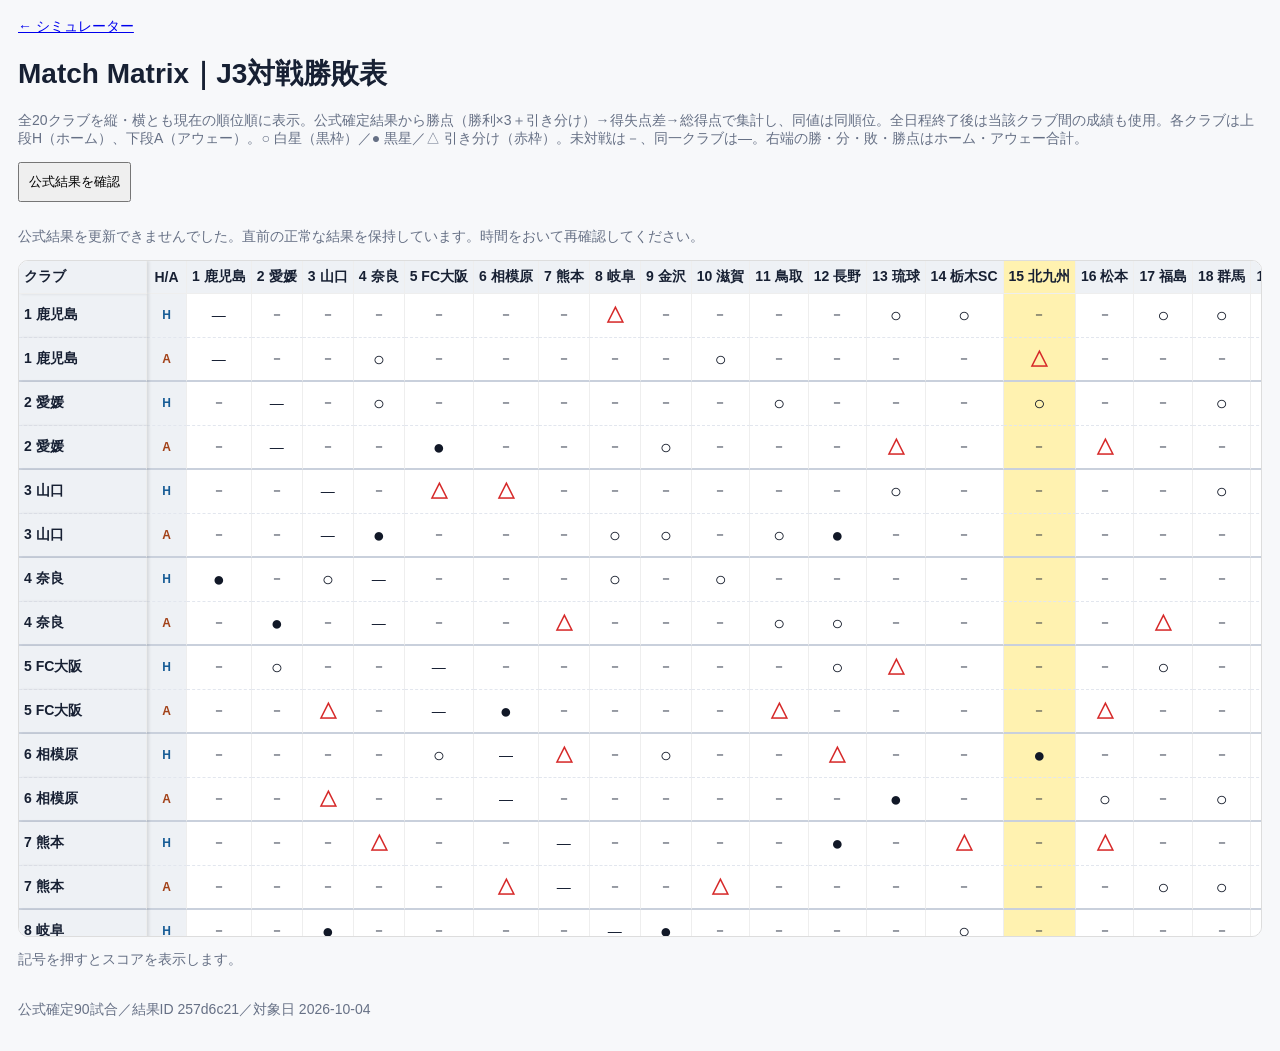
==== commit 7edcb734: "Sort Match Matrix rows and columns by current standings" ====
--- a/match-matrix/index.html
+++ b/match-matrix/index.html
@@ -1,33 +1,56 @@
 <!doctype html><html lang="ja"><head><meta charset="utf-8"><meta name="viewport" content="width=device-width,initial-scale=1"><title>J3 Match Matrix</title><style>
-body{font:14px -apple-system,"Noto Sans JP",sans-serif;background:#f7f8fa;color:#172033;margin:0;padding:18px}main{max-width:1250px;margin:auto}.wrap{overflow:auto;max-height:75vh;background:white;border:1px solid #ddd;border-radius:10px}table{border-spacing:0;border-collapse:separate;table-layout:fixed}th,td{padding:7px 5px;border-right:1px solid #eee;border-bottom:1px solid #eee;white-space:nowrap;text-align:center;min-width:40px}thead th{position:sticky;top:0;background:#eef1f5;z-index:2}tbody tr{height:44px}tbody td.club-name,tbody td.venue-cell{vertical-align:middle;overflow:hidden;text-overflow:ellipsis}td.club-name,thead th.club-header{position:sticky;left:0;z-index:5;background:#eef1f5;text-align:left;min-width:108px;width:108px;max-width:108px;box-sizing:border-box;box-shadow:2px 0 3px #0000001a}td.venue-cell,thead th.venue-header{position:sticky;left:108px;z-index:4;background:#eef1f5;min-width:40px;width:40px;box-sizing:border-box}thead th.club-header{z-index:8}thead th.venue-header{z-index:7}.club-row.kita td.club-name,.club-row.kita td.venue-cell{background:#fff2b0!important}@media(max-width:600px){td.club-name,thead th.club-header{min-width:96px;width:96px;max-width:96px;padding:8px 4px;font-size:12px}td.venue-cell,thead th.venue-header{left:96px}}.kita th,.kita td,.kitacol{background:#fff2b0!important}.win{color:#111827}.loss{color:#111827}.draw{color:#d62828}.result-symbol{display:inline-block;font-size:20px;line-height:1.1;font-weight:900}.result-symbol.win{color:#111827}.result-symbol.loss{color:#111827}.result-symbol.draw{color:#d62828}.match-mark{display:inline-flex;align-items:center;justify-content:center;margin:0 2px} .venue-cell{font-size:12px;font-weight:900;min-width:26px}.venue-cell.home{color:#175c96}.venue-cell.away{color:#a24118}.club-name{font-weight:900}.club-row.away-row td,.club-row.away-row th{border-bottom:2px solid #c9d0dc}.club-row.home-row td,.club-row.home-row th{border-bottom:1px dashed #e2e6ee}.total-cell{font-weight:800}.venue-label{font-size:12px;line-height:1;font-weight:900;color:#344054}.match-mark.away .venue-label{color:#a24118}.match-mark.home .venue-label{color:#175c96}td button{display:inline-flex;align-items:center;justify-content:center;gap:3px}td button{border:0;background:transparent;font:inherit;font-weight:bold;color:inherit;cursor:pointer}#detail{min-height:36px}p{color:#667085}button#refresh{padding:9px;margin-bottom:12px}
-</style></head><body><main><a href="../">← シミュレーター</a><h1>Match Matrix｜J3対戦勝敗表</h1><p>全20クラブの公式確定結果。各クラブは上段H（ホーム）、下段A（アウェー）。○ 白星（黒枠）／● 黒星／△ 引き分け（赤枠）。未対戦は－、同一クラブは—。右端の勝・分・敗・勝点はホーム・アウェー合計。</p><button id="refresh">公式結果を確認</button><p id="status" role="status">読込中</p><div class="wrap"><table aria-label="20クラブ対戦勝敗表"><thead id="head"></thead><tbody id="body"></tbody></table></div><p id="detail" aria-live="polite">記号を押すとスコアを表示します。</p><p id="audit"></p></main><script src="../official-api-config.js"></script><script src="../shared-results.js"></script><script>
+body{font:14px -apple-system,"Noto Sans JP",sans-serif;background:#f7f8fa;color:#172033;margin:0;padding:18px}main{max-width:1250px;margin:auto}.wrap{overflow:auto;max-height:75vh;background:white;border:1px solid #ddd;border-radius:10px}table{border-spacing:0;border-collapse:separate;table-layout:fixed}th,td{padding:7px 5px;border-right:1px solid #eee;border-bottom:1px solid #eee;white-space:nowrap;text-align:center;min-width:40px}thead th{position:sticky;top:0;background:#eef1f5;z-index:2}tbody tr{height:44px}tbody td.club-name,tbody td.venue-cell{vertical-align:middle;overflow:hidden;text-overflow:ellipsis}td.club-name,thead th.club-header{position:sticky;left:0;z-index:5;background:#eef1f5;text-align:left;min-width:128px;width:128px;max-width:128px;box-sizing:border-box;box-shadow:2px 0 3px #0000001a}td.venue-cell,thead th.venue-header{position:sticky;left:128px;z-index:4;background:#eef1f5;min-width:40px;width:40px;box-sizing:border-box}thead th.club-header{z-index:8}thead th.venue-header{z-index:7}.club-row.kita td.club-name,.club-row.kita td.venue-cell{background:#fff2b0!important}@media(max-width:600px){td.club-name,thead th.club-header{min-width:112px;width:112px;max-width:112px;padding:8px 4px;font-size:12px}td.venue-cell,thead th.venue-header{left:112px}}.kita th,.kita td,.kitacol{background:#fff2b0!important}.win{color:#111827}.loss{color:#111827}.draw{color:#d62828}.result-symbol{display:inline-block;font-size:20px;line-height:1.1;font-weight:900}.result-symbol.win{color:#111827}.result-symbol.loss{color:#111827}.result-symbol.draw{color:#d62828}.match-mark{display:inline-flex;align-items:center;justify-content:center;margin:0 2px} .venue-cell{font-size:12px;font-weight:900;min-width:26px}.venue-cell.home{color:#175c96}.venue-cell.away{color:#a24118}.club-name{font-weight:900}.club-row.away-row td,.club-row.away-row th{border-bottom:2px solid #c9d0dc}.club-row.home-row td,.club-row.home-row th{border-bottom:1px dashed #e2e6ee}.total-cell{font-weight:800}.venue-label{font-size:12px;line-height:1;font-weight:900;color:#344054}.match-mark.away .venue-label{color:#a24118}.match-mark.home .venue-label{color:#175c96}td button{display:inline-flex;align-items:center;justify-content:center;gap:3px}td button{border:0;background:transparent;font:inherit;font-weight:bold;color:inherit;cursor:pointer}#detail{min-height:36px}p{color:#667085}button#refresh{padding:9px;margin-bottom:12px}
+</style></head><body><main><a href="../">← シミュレーター</a><h1>Match Matrix｜J3対戦勝敗表</h1><p>全20クラブを縦・横とも現在の順位順に表示。公式確定結果から勝点（勝利×3＋引き分け）→得失点差→総得点で集計し、同値は同順位。全日程終了後は当該クラブ間の成績も使用。各クラブは上段H（ホーム）、下段A（アウェー）。○ 白星（黒枠）／● 黒星／△ 引き分け（赤枠）。未対戦は－、同一クラブは—。右端の勝・分・敗・勝点はホーム・アウェー合計。</p><button id="refresh">公式結果を確認</button><p id="status" role="status">読込中</p><div class="wrap"><table aria-label="20クラブ対戦勝敗表"><thead id="head"></thead><tbody id="body"></tbody></table></div><p id="detail" aria-live="polite">記号を押すとスコアを表示します。</p><p id="audit"></p></main><script src="../official-api-config.js"></script><script src="../shared-results.js"></script><script>
 const teams=["岐阜","愛媛","鹿児島","相模原","鳥取","FC大阪","長野","滋賀","熊本","栃木SC","琉球","讃岐","山口","奈良","高知","北九州","松本","金沢","群馬","福島"],$=id=>document.getElementById(id);
 function aggregate(games){
- const cells=new Map(teams.map(t=>[t,new Map()])),stats=new Map(teams.map(t=>[t,{w:0,d:0,l:0}]));
+ const cells=new Map(teams.map(t=>[t,new Map()])),stats=new Map(teams.map(t=>[t,{w:0,d:0,l:0,gf:0,ga:0}]));
  for(const g of games){
   if(!Array.isArray(g)||g.length!==4||!teams.includes(g[0])||!teams.includes(g[1])||g[0]===g[1]||!g.slice(2).every(n=>Number.isInteger(n)&&n>=0&&n<=30))throw Error('不正な試合データ');
   const [h,a,hg,ag]=g;
   for(const [club,opp,gf,ga,home] of [[h,a,hg,ag,true],[a,h,ag,hg,false]]){
    const m=cells.get(club),arr=m.get(opp)||[],symbol=gf>ga?'○':gf<ga?'●':'△';
-   arr.push({symbol,gf,ga,home});m.set(opp,arr);stats.get(club)[gf>ga?'w':gf<ga?'l':'d']++;
+   arr.push({symbol,gf,ga,home});m.set(opp,arr);const st=stats.get(club);st[gf>ga?'w':gf<ga?'l':'d']++;st.gf+=gf;st.ga+=ga;
   }
  }
  if([...stats.values()].reduce((sum,s)=>sum+s.w+s.d+s.l,0)!==games.length*2)throw Error('集計不一致');
  return {cells,stats};
 }
+function rankedClubs(stats,games){
+ const rows=teams.map((club,index)=>{const s=stats.get(club);return {club,index,pts:3*s.w+s.d,gd:s.gf-s.ga,gf:s.gf}});
+ const compare=(a,b)=>b.pts-a.pts||b.gd-a.gd||b.gf-a.gf;
+ rows.sort((a,b)=>compare(a,b)||a.index-b.index);
+ const finished=games.length===teams.length*(teams.length-1);
+ for(let start=0;start<rows.length;){
+  let end=start+1;while(end<rows.length&&compare(rows[start],rows[end])===0)end++;
+  const group=rows.slice(start,end),clubs=new Set(group.map(r=>r.club));
+  for(const r of group){
+   r.h2h={pts:0,gd:0,gf:0};
+   if(finished)for(const [h,a,hg,ag] of games){
+    if(!clubs.has(h)||!clubs.has(a)||(h!==r.club&&a!==r.club))continue;
+    const gf=h===r.club?hg:ag,ga=h===r.club?ag:hg;
+    r.h2h.pts+=gf>ga?3:gf===ga?1:0;r.h2h.gd+=gf-ga;r.h2h.gf+=gf;
+   }
+  }
+  const tieCompare=(a,b)=>b.h2h.pts-a.h2h.pts||b.h2h.gd-a.h2h.gd||b.h2h.gf-a.h2h.gf;
+  group.sort((a,b)=>tieCompare(a,b)||a.index-b.index);
+  for(let i=0;i<group.length;i++)group[i].rank=i>0&&tieCompare(group[i-1],group[i])===0?group[i-1].rank:start+i+1;
+  rows.splice(start,group.length,...group);start=end;
+ }
+ return rows;
+}
 function render(){
  try{
-  const games=J3Results.initialGames,{cells,stats}=aggregate(games);
+  const games=J3Results.initialGames,{cells,stats}=aggregate(games),rows=rankedClubs(stats,games),orderedTeams=rows.map(r=>r.club),ranks=new Map(rows.map(r=>[r.club,r.rank]));
   $('head').replaceChildren();$('body').replaceChildren();
   const hr=document.createElement('tr');
-  for(const name of ['クラブ','H/A',...teams,'勝','分','敗','勝点']){const th=document.createElement('th');th.textContent=name;if(name==='北九州')th.className='kitacol';if(name==='クラブ')th.classList.add('club-header');if(name==='H/A')th.classList.add('venue-header');hr.append(th)}$('head').append(hr);
-  for(const club of teams){
+  for(const name of ['クラブ','H/A',...orderedTeams,'勝','分','敗','勝点']){const th=document.createElement('th');th.textContent=ranks.has(name)?ranks.get(name)+' '+name:name;if(name==='北九州')th.className='kitacol';if(name==='クラブ')th.classList.add('club-header');if(name==='H/A')th.classList.add('venue-header');hr.append(th)}$('head').append(hr);
+  for(const club of orderedTeams){
    const st=stats.get(club);
    for(const home of [true,false]){
     const tr=document.createElement('tr');tr.className='club-row '+(home?'home-row':'away-row')+(club==='北九州'?' kita':'');
-    {const th=document.createElement('td');th.textContent=club;th.className='club-name';tr.append(th)}
+    {const th=document.createElement('td');th.textContent=ranks.get(club)+' '+club;th.className='club-name';tr.append(th)}
     const venue=document.createElement('td');venue.className='venue-cell '+(home?'home':'away');venue.textContent=home?'H':'A';venue.setAttribute('aria-label',home?'ホーム':'アウェー');tr.append(venue);
-    for(const opp of teams){
+    for(const opp of orderedTeams){
      const td=document.createElement('td');if(opp==='北九州')td.classList.add('kitacol');
      const ms=(cells.get(club).get(opp)||[]).filter(m=>m.home===home);
      if(club===opp)td.textContent='—';else if(!ms.length)td.textContent='－';else{
